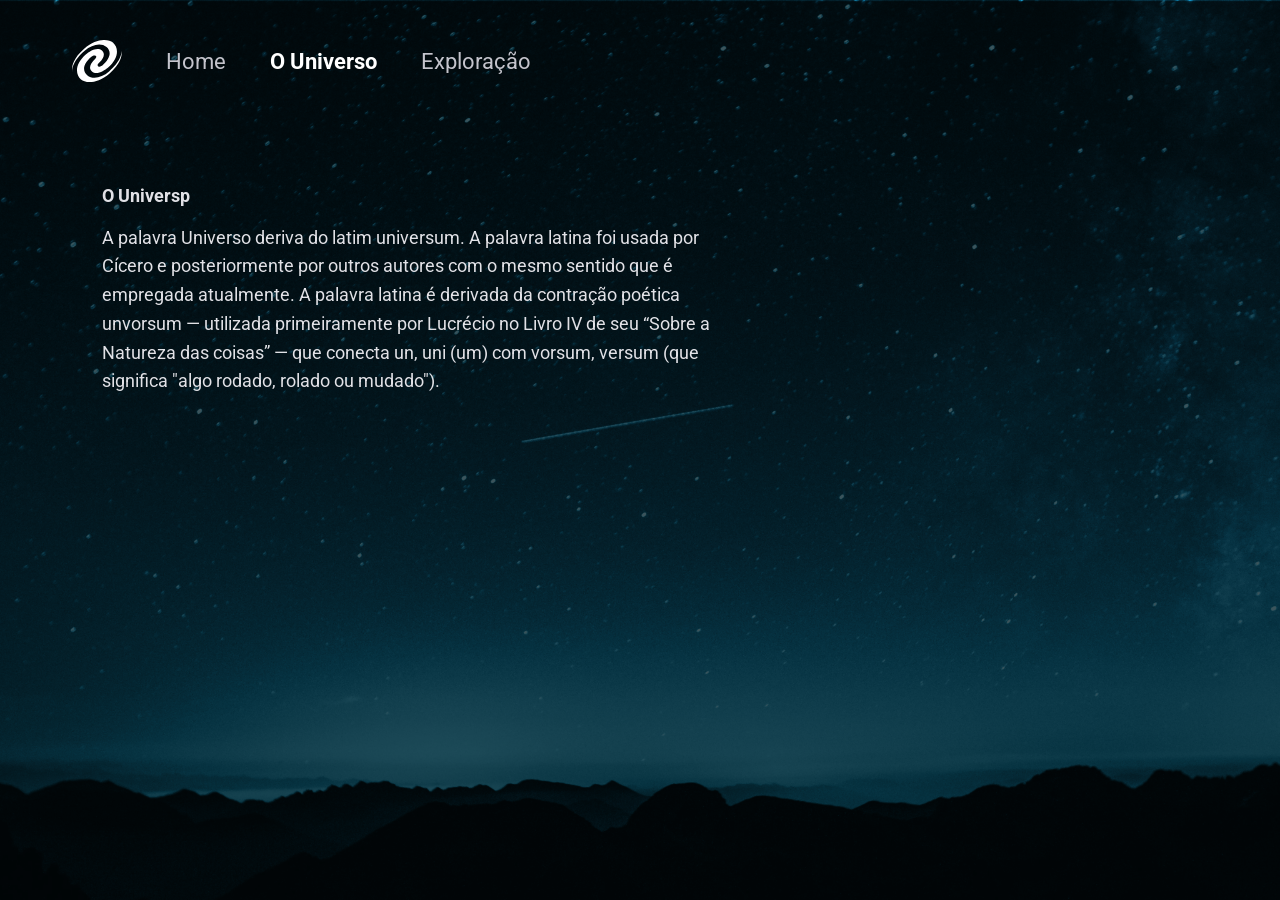
==== pages/universo.html @ a3c0d298 "feat: desenvolvidas as páginas 1 e 2 do projeto" ====
<!DOCTYPE html>
<html lang="pt-br">
<head>
    <meta charset="UTF-8">
    <meta name="viewport" content="width=device-width, initial-scale=1.0">
    <link rel="stylesheet" href="../styles/universo.css">
    <link rel="preconnect" href="https://fonts.googleapis.com">
    <link rel="preconnect" href="https://fonts.gstatic.com" crossorigin>
    <link href="https://fonts.googleapis.com/css2?family=Roboto:ital,wght@0,100..900;1,100..900&display=swap" rel="stylesheet">
    <title>O Universo</title>
</head>
<body>
    <header>
        <!-- arrume o SRC da imagem para que a logo apareça -->
        <img src="../assets/Vector.svg" alt="Logo do Universo">

        <nav>
            <ul>
                <li>
                    <!-- arrume o href do index.html para conseguir navegar -->
                    <a href="../index.html">Home</a>
                </li>
                <li>
                    <!-- cole aqui a class="ativa" e remova ela da âncora do HOME -->
                    <a href="./universo.html" class="ativa">O Universo</a>
                </li>
                <li>
                    <a href="">Exploração</a>
                </li>
            </ul>
        </nav>
    </header>

    <main>
        <!-- Crie aqui 2 tags: título da página e parágrafo de descrição (o texto está no Notion) -->
        <h1>O Universp</h1>
        <p>A palavra Universo deriva do latim universum. A palavra latina foi usada por Cícero e posteriormente por outros autores com o mesmo sentido que é empregada atualmente. A palavra latina é derivada da contração poética unvorsum — utilizada primeiramente por Lucrécio no Livro IV de seu “Sobre a Natureza das coisas” — que conecta un, uni (um) com vorsum, versum (que significa "algo rodado, rolado ou mudado").</p>
    </main>
</body>
</html>
---- styles/universo.css ----
* {
    margin: 0;
    padding: 0;
    box-sizing: border-box;
    font-family: Roboto,sans-serif;
  }
  
  body {
  
  background-image: url(../assets/mountains-universe-1.png);
  background-position: center;
  background-size: cover;
  background-repeat:no-repeat;
  height: 100vh;
  }
  
  header {
      display: flex;
      padding-inline: 72px;
      gap: 44px;
      padding-block: 40px;
      align-items: center;
  
    ul {
      display: flex;
      gap: 44px;
      list-style: none; 
        a {
          font-size: 22px;
          text-decoration: none;
          color: #c4c4cc;
        }
        .ativa {
          color: #FFF;
          font-weight: 700;
        }
    }
  }


  main {
    color: #e1e1e6;
    margin-left: 102px;
    margin-top: 63px;

    h1 {
        font-size: 18px;
        line-height: 125%;
        margin-bottom: 16px;
    }

    p {
        font-size: 18px;
        max-width: 648px;
        line-height: 160%;
    }
  }
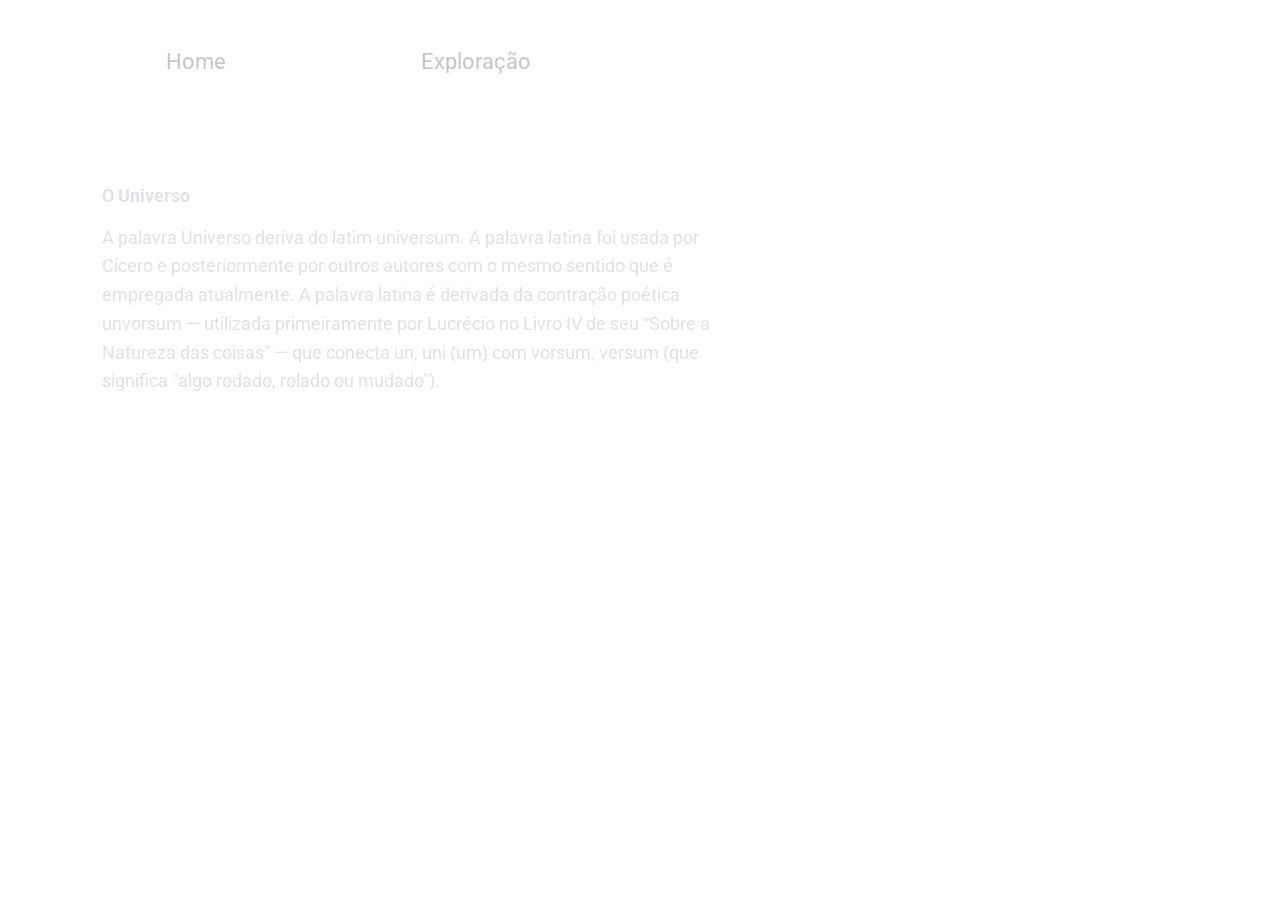
==== commit d9815c3b: "feat: desenvolvidas as páginas 1 e 2 do projeto" ====
--- a/pages/universo.html
+++ b/pages/universo.html
@@ -33,7 +33,7 @@
 
     <main>
         <!-- Crie aqui 2 tags: título da página e parágrafo de descrição (o texto está no Notion) -->
-        <h1>O Universp</h1>
+        <h1>O Universo</h1>
         <p>A palavra Universo deriva do latim universum. A palavra latina foi usada por Cícero e posteriormente por outros autores com o mesmo sentido que é empregada atualmente. A palavra latina é derivada da contração poética unvorsum — utilizada primeiramente por Lucrécio no Livro IV de seu “Sobre a Natureza das coisas” — que conecta un, uni (um) com vorsum, versum (que significa "algo rodado, rolado ou mudado").</p>
     </main>
 </body>
--- a/styles/universo.css
+++ b/styles/universo.css
@@ -7,7 +7,7 @@
   
   body {
   
-  background-image: url(../assets/mountains-universe-1.png);
+  background-image: url(../assets/mountains-universe02.png);
   background-position: center;
   background-size: cover;
   background-repeat:no-repeat;
